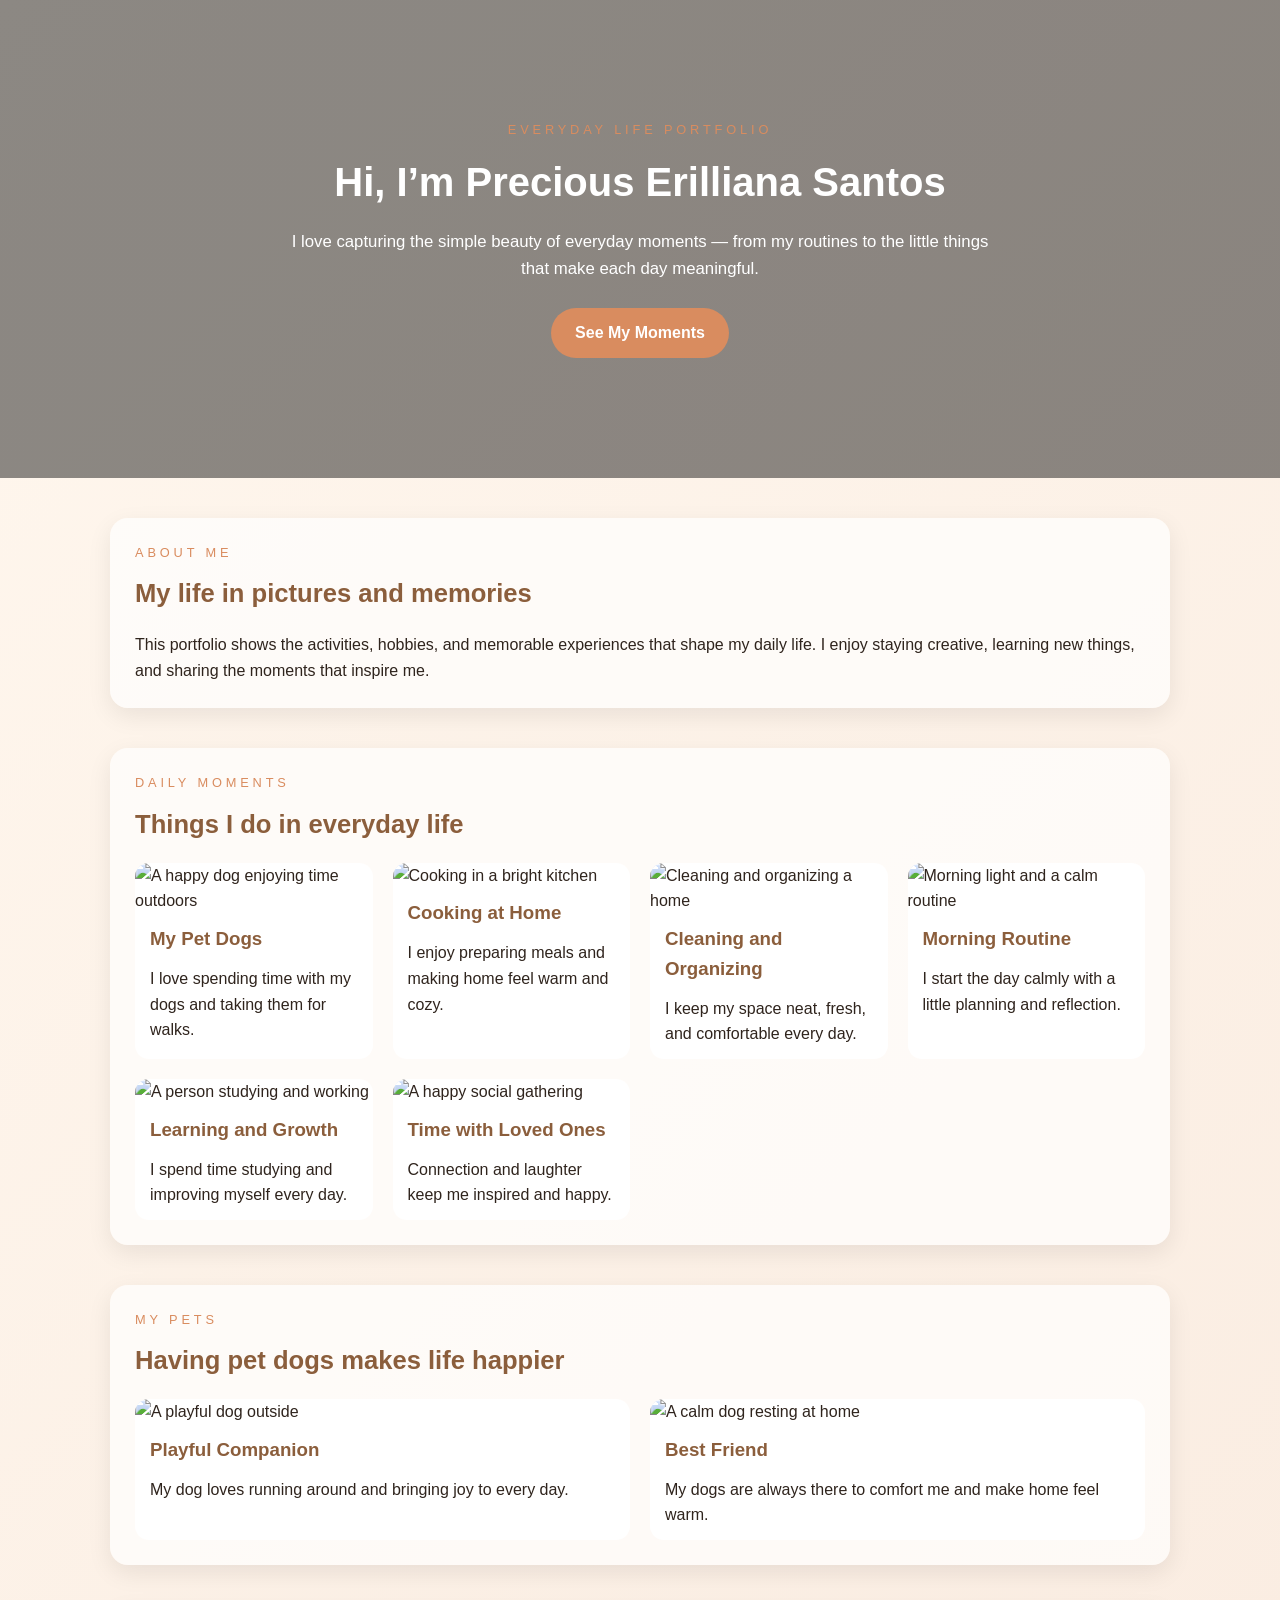
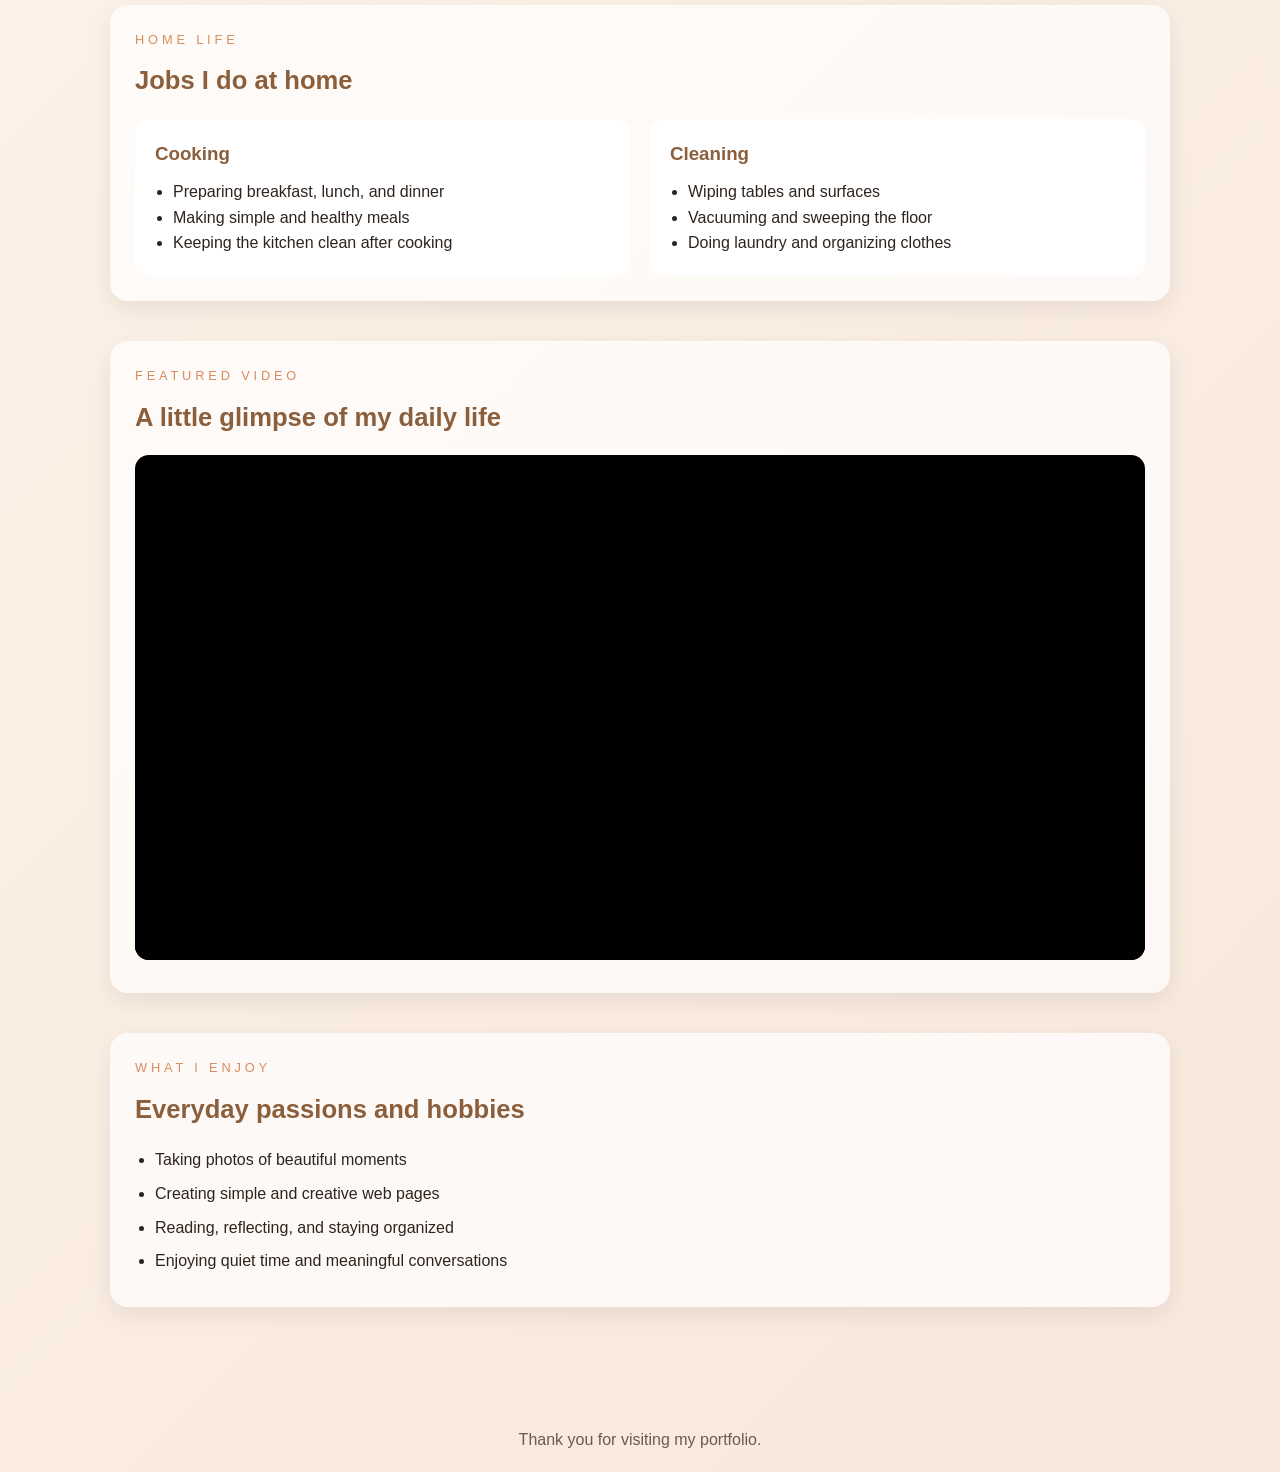
==== html pic/pems-portfolio.html/pems.html @ 2693f82f "version 1.1" ====
<!DOCTYPE html>
<html lang="en">
<head>
  <meta charset="UTF-8" />
  <meta name="viewport" content="width=device-width, initial-scale=1.0" />
  <title>Precious Erilliana Santos | Portfolio</title>
  <link rel="stylesheet" href="style.css" />
</head>
<body>
  <header class="hero">
    <div class="hero-content">
      <p class="eyebrow">Everyday Life Portfolio</p>
      <h1>Hi, I’m Precious Erilliana Santos</h1>
      <p class="intro">
        I love capturing the simple beauty of everyday moments — from my routines to the little things
        that make each day meaningful.
      </p>
      <a class="btn" href="#gallery">See My Moments</a>
    </div>
  </header>

  <main>
    <section class="about">
      <div class="section-heading">
        <p class="eyebrow">About Me</p>
        <h2>My life in pictures and memories</h2>
      </div>
      <p>
        This portfolio shows the activities, hobbies, and memorable experiences that shape my daily life.
        I enjoy staying creative, learning new things, and sharing the moments that inspire me.
      </p>
    </section>

    <section id="gallery" class="gallery">
      <div class="section-heading">
        <p class="eyebrow">Daily Moments</p>
        <h2>Things I do in everyday life</h2>
      </div>
      <div class="card-grid">
        <a class="card card-link" href="#pets">
          <img src="https://images.unsplash.com/photo-1517841905240-472988babdf9?auto=format&fit=crop&w=800&q=80" alt="A happy dog enjoying time outdoors" />
          <h3>My Pet Dogs</h3>
          <p>I love spending time with my dogs and taking them for walks.</p>
        </a>
        <a class="card card-link" href="#home-tasks">
          <img src="https://images.unsplash.com/photo-1482049016688-2d3e1b311543?auto=format&fit=crop&w=800&q=80" alt="Cooking in a bright kitchen" />
          <h3>Cooking at Home</h3>
          <p>I enjoy preparing meals and making home feel warm and cozy.</p>
        </a>
        <a class="card card-link" href="#home-tasks">
          <img src="https://images.unsplash.com/photo-1581578731548-c64695cc6952?auto=format&fit=crop&w=800&q=80" alt="Cleaning and organizing a home" />
          <h3>Cleaning and Organizing</h3>
          <p>I keep my space neat, fresh, and comfortable every day.</p>
        </a>
        <a class="card card-link" href="#gallery">
          <img src="https://images.unsplash.com/photo-1493246507139-91e8fad9978e?auto=format&fit=crop&w=800&q=80" alt="Morning light and a calm routine" />
          <h3>Morning Routine</h3>
          <p>I start the day calmly with a little planning and reflection.</p>
        </a>
        <a class="card card-link" href="#gallery">
          <img src="https://images.unsplash.com/photo-1516321318423-f06f85e504b3?auto=format&fit=crop&w=800&q=80" alt="A person studying and working" />
          <h3>Learning and Growth</h3>
          <p>I spend time studying and improving myself every day.</p>
        </a>
        <a class="card card-link" href="#gallery">
          <img src="https://images.unsplash.com/photo-1518611012118-696072aa579a?auto=format&fit=crop&w=800&q=80" alt="A happy social gathering" />
          <h3>Time with Loved Ones</h3>
          <p>Connection and laughter keep me inspired and happy.</p>
        </a>
      </div>
    </section>

    <section id="pets" class="gallery">
      <div class="section-heading">
        <p class="eyebrow">My Pets</p>
        <h2>Having pet dogs makes life happier</h2>
      </div>
      <div class="card-grid">
        <article class="card">
          <img src="https://images.unsplash.com/photo-1548199973-03cce0bbc87b?auto=format&fit=crop&w=800&q=80" alt="A playful dog outside" />
          <h3>Playful Companion</h3>
          <p>My dog loves running around and bringing joy to every day.</p>
        </article>
        <article class="card">
          <img src="https://images.unsplash.com/photo-1518717758536-85ae29035b6d?auto=format&fit=crop&w=800&q=80" alt="A calm dog resting at home" />
          <h3>Best Friend</h3>
          <p>My dogs are always there to comfort me and make home feel warm.</p>
        </article>
      </div>
    </section>

    <section id="home-tasks" class="gallery">
      <div class="section-heading">
        <p class="eyebrow">Home Life</p>
        <h2>Jobs I do at home</h2>
      </div>
      <div class="task-grid">
        <div class="task-card">
          <h3>Cooking</h3>
          <ul>
            <li>Preparing breakfast, lunch, and dinner</li>
            <li>Making simple and healthy meals</li>
            <li>Keeping the kitchen clean after cooking</li>
          </ul>
        </div>
        <div class="task-card">
          <h3>Cleaning</h3>
          <ul>
            <li>Wiping tables and surfaces</li>
            <li>Vacuuming and sweeping the floor</li>
            <li>Doing laundry and organizing clothes</li>
          </ul>
        </div>
      </div>
    </section>

    <section class="video-section">
      <div class="section-heading">
        <p class="eyebrow">Featured Video</p>
        <h2>A little glimpse of my daily life</h2>
      </div>
      <video controls poster="https://images.unsplash.com/photo-1500534623283-312aade485b7?auto=format&fit=crop&w=900&q=80">
        <source src="https://www.w3schools.com/html/mov_bbb.mp4" type="video/mp4" />
        Your browser does not support the video tag.
      </video>
    </section>

    <section class="activities">
      <div class="section-heading">
        <p class="eyebrow">What I Enjoy</p>
        <h2>Everyday passions and hobbies</h2>
      </div>
      <ul>
        <li>Taking photos of beautiful moments</li>
        <li>Creating simple and creative web pages</li>
        <li>Reading, reflecting, and staying organized</li>
        <li>Enjoying quiet time and meaningful conversations</li>
      </ul>
    </section>
  </main>

  <footer>
    <p>Thank you for visiting my portfolio.</p>
  </footer>
</body>
</html>
---- html pic/pems-portfolio.html/style.css ----
:root {
  --bg: #fffaf5;
  --primary: #8b5e3c;
  --accent: #d98c5f;
  --text: #2f241d;
  --muted: #6d5a4d;
}

* {
  box-sizing: border-box;
  margin: 0;
  padding: 0;
}

body {
  font-family: Arial, Helvetica, sans-serif;
  line-height: 1.6;
  color: var(--text);
  background: linear-gradient(135deg, #fff7ee, #f8e8dc);
}

.hero {
  background: linear-gradient(rgba(0, 0, 0, 0.45), rgba(0, 0, 0, 0.45)),
    url('https://images.unsplash.com/photo-1494526585095-c41746248156?auto=format&fit=crop&w=1400&q=80') center/cover;
  color: white;
  padding: 120px 20px;
  text-align: center;
}

.hero-content {
  max-width: 700px;
  margin: 0 auto;
}

.eyebrow {
  text-transform: uppercase;
  letter-spacing: 0.3em;
  font-size: 0.8rem;
  color: var(--accent);
  margin-bottom: 10px;
}

.hero h1 {
  font-size: 2.5rem;
  margin-bottom: 15px;
}

.intro {
  font-size: 1.05rem;
  margin-bottom: 25px;
}

.btn {
  display: inline-block;
  padding: 12px 24px;
  background: var(--accent);
  color: white;
  text-decoration: none;
  border-radius: 999px;
  font-weight: bold;
}

main {
  max-width: 1100px;
  margin: 0 auto;
  padding: 40px 20px 60px;
}

section {
  margin-bottom: 40px;
  background: rgba(255, 255, 255, 0.7);
  padding: 25px;
  border-radius: 18px;
  box-shadow: 0 8px 24px rgba(0, 0, 0, 0.08);
}

.section-heading {
  margin-bottom: 18px;
}

.section-heading h2 {
  font-size: 1.6rem;
  color: var(--primary);
}

.card-grid {
  display: grid;
  grid-template-columns: repeat(auto-fit, minmax(220px, 1fr));
  gap: 20px;
}

.card {
  background: white;
  border-radius: 14px;
  overflow: hidden;
  color: var(--text);
  text-decoration: none;
  display: block;
}

.card-link {
  transition: transform 0.2s ease, box-shadow 0.2s ease;
}

.card-link:hover {
  transform: translateY(-4px);
  box-shadow: 0 10px 22px rgba(0, 0, 0, 0.12);
}

.card img {
  width: 100%;
  height: 180px;
  object-fit: cover;
}

.card h3,
.card p {
  padding: 0 15px 12px;
}

.card h3 {
  color: var(--primary);
  margin-top: 10px;
}

.task-grid {
  display: grid;
  grid-template-columns: repeat(auto-fit, minmax(240px, 1fr));
  gap: 20px;
}

.task-card {
  background: white;
  padding: 20px;
  border-radius: 14px;
}

.task-card h3 {
  color: var(--primary);
  margin-bottom: 10px;
}

.task-card ul {
  padding-left: 18px;
}

video {
  width: 100%;
  border-radius: 14px;
  background: #000;
}

.activities ul {
  padding-left: 20px;
}

.activities li {
  margin-bottom: 8px;
}

footer {
  text-align: center;
  padding: 20px;
  color: var(--muted);
}
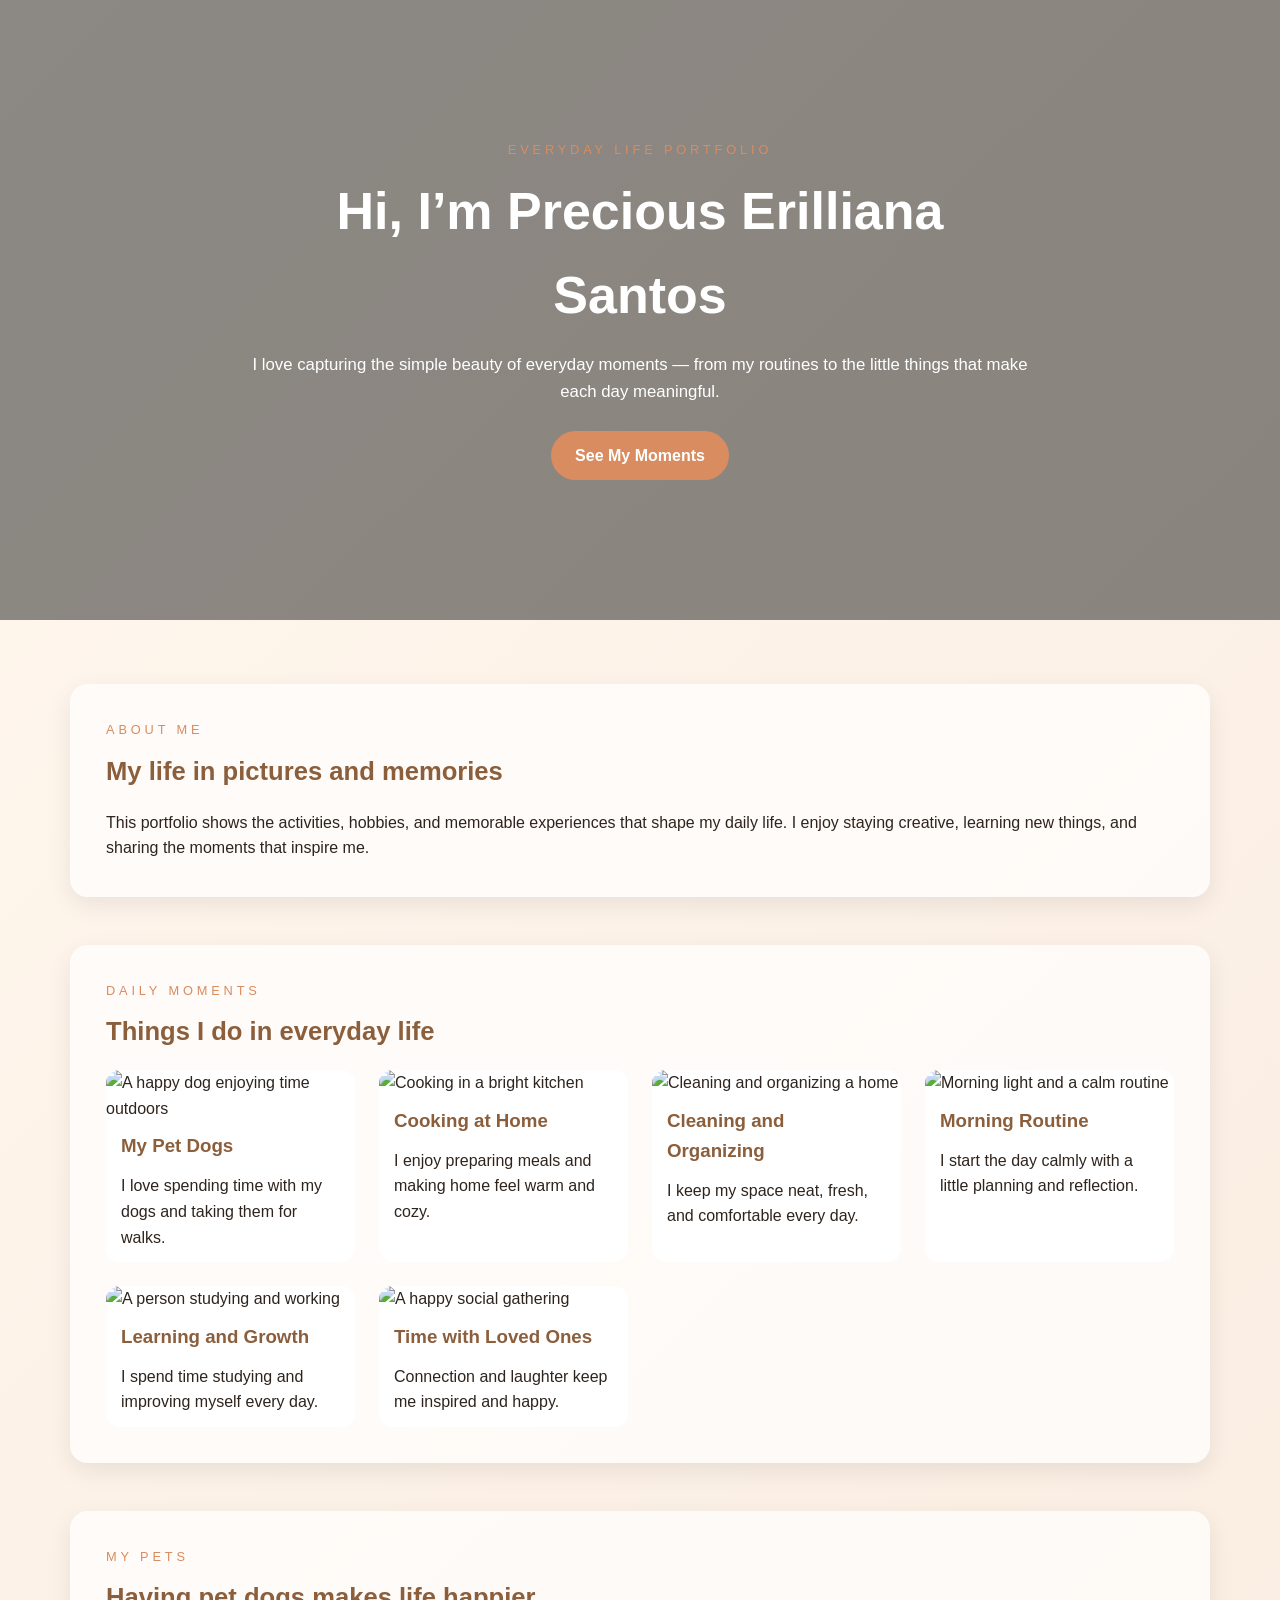
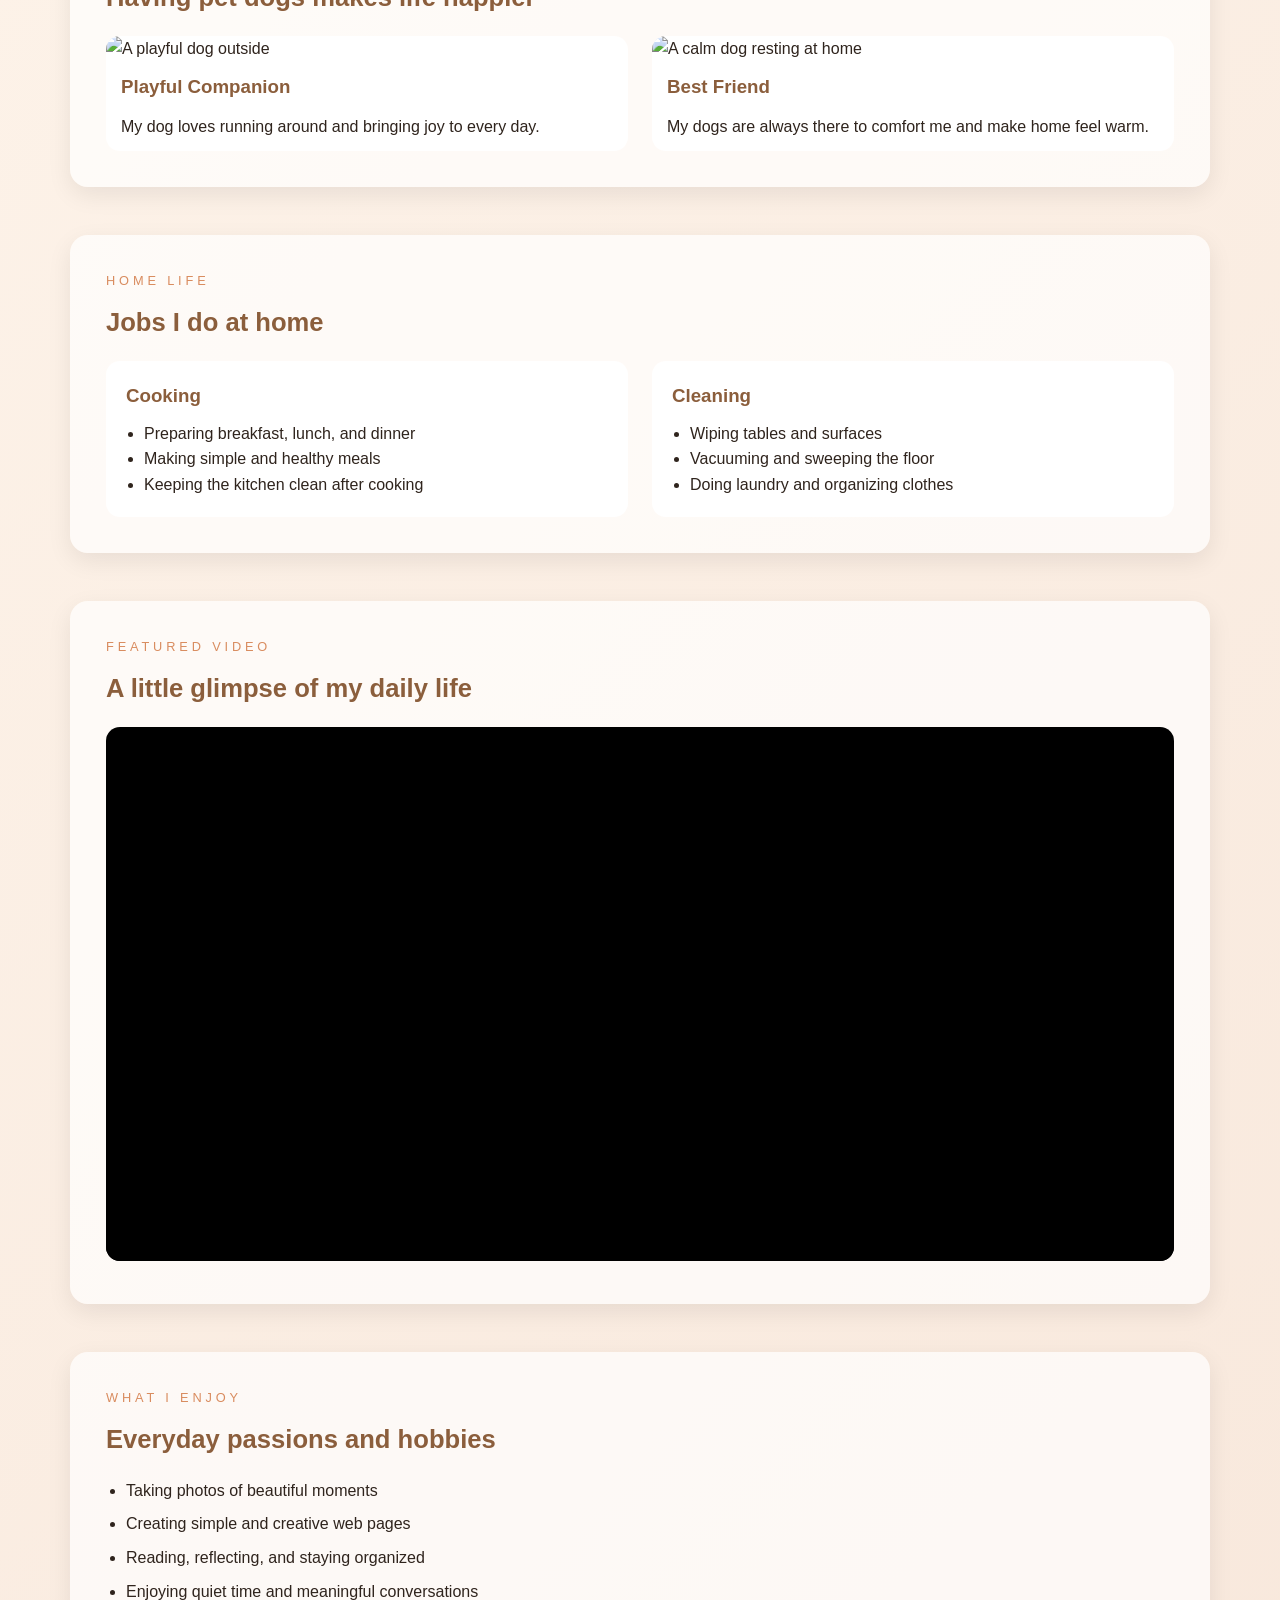
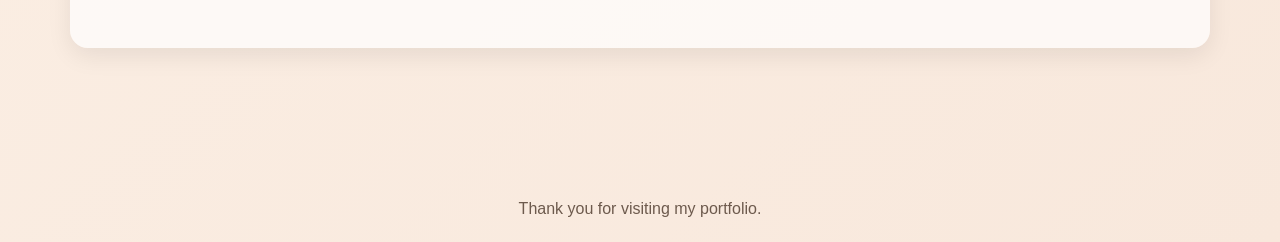
==== commit 8e642d40: "first backup of my code" ====
--- a/html pic/pems-portfolio.html/pems.html
+++ b/html pic/pems-portfolio.html/pems.html
@@ -9,7 +9,7 @@
 <body>
   <header class="hero">
     <div class="hero-content">
-      <p class="eyebrow">Everyday Life Portfolio</p>
+      <p class="eyebrow">Everyday Life Portfolio</p> 
       <h1>Hi, I’m Precious Erilliana Santos</h1>
       <p class="intro">
         I love capturing the simple beauty of everyday moments — from my routines to the little things
--- a/html pic/pems-portfolio.html/style.css
+++ b/html pic/pems-portfolio.html/style.css
@@ -23,7 +23,7 @@
   background: linear-gradient(rgba(0, 0, 0, 0.45), rgba(0, 0, 0, 0.45)),
     url('https://images.unsplash.com/photo-1494526585095-c41746248156?auto=format&fit=crop&w=1400&q=80') center/cover;
   color: white;
-  padding: 120px 20px;
+  padding: clamp(72px, 12vw, 140px) 20px;
   text-align: center;
 }
 
@@ -41,7 +41,7 @@
 }
 
 .hero h1 {
-  font-size: 2.5rem;
+  font-size: clamp(2rem, 5vw, 3.25rem);
   margin-bottom: 15px;
 }
 
@@ -63,13 +63,13 @@
 main {
   max-width: 1100px;
   margin: 0 auto;
-  padding: 40px 20px 60px;
+  padding: clamp(28px, 5vw, 64px) 20px clamp(42px, 7vw, 80px);
 }
 
 section {
-  margin-bottom: 40px;
+  margin-bottom: clamp(28px, 4vw, 48px);
   background: rgba(255, 255, 255, 0.7);
-  padding: 25px;
+  padding: clamp(20px, 3vw, 34px);
   border-radius: 18px;
   box-shadow: 0 8px 24px rgba(0, 0, 0, 0.08);
 }
@@ -86,7 +86,7 @@
 .card-grid {
   display: grid;
   grid-template-columns: repeat(auto-fit, minmax(220px, 1fr));
-  gap: 20px;
+  gap: clamp(14px, 2.5vw, 24px);
 }
 
 .card {
@@ -126,7 +126,7 @@
 .task-grid {
   display: grid;
   grid-template-columns: repeat(auto-fit, minmax(240px, 1fr));
-  gap: 20px;
+  gap: clamp(14px, 2.5vw, 24px);
 }
 
 .task-card {
@@ -163,3 +163,63 @@
   padding: 20px;
   color: var(--muted);
 }
+
+@media (max-width: 600px) {
+  .hero {
+    padding: 64px 16px 72px;
+  }
+
+  .eyebrow {
+    letter-spacing: 0.2em;
+    font-size: 0.72rem;
+  }
+
+  .intro {
+    font-size: 1rem;
+  }
+
+  main {
+    padding-left: 14px;
+    padding-right: 14px;
+  }
+
+  section {
+    padding: 20px 16px;
+    border-radius: 14px;
+  }
+
+  .section-heading h2 {
+    font-size: 1.4rem;
+  }
+
+  .card-grid,
+  .task-grid {
+    grid-template-columns: 1fr;
+  }
+
+  .card img {
+    height: 200px;
+  }
+
+  .btn {
+    padding: 11px 20px;
+  }
+}
+
+@media (min-width: 1200px) {
+  .hero-content {
+    max-width: 780px;
+  }
+
+  main {
+    max-width: 1180px;
+  }
+
+  section {
+    padding: 36px;
+  }
+
+  .card img {
+    height: 200px;
+  }
+}
